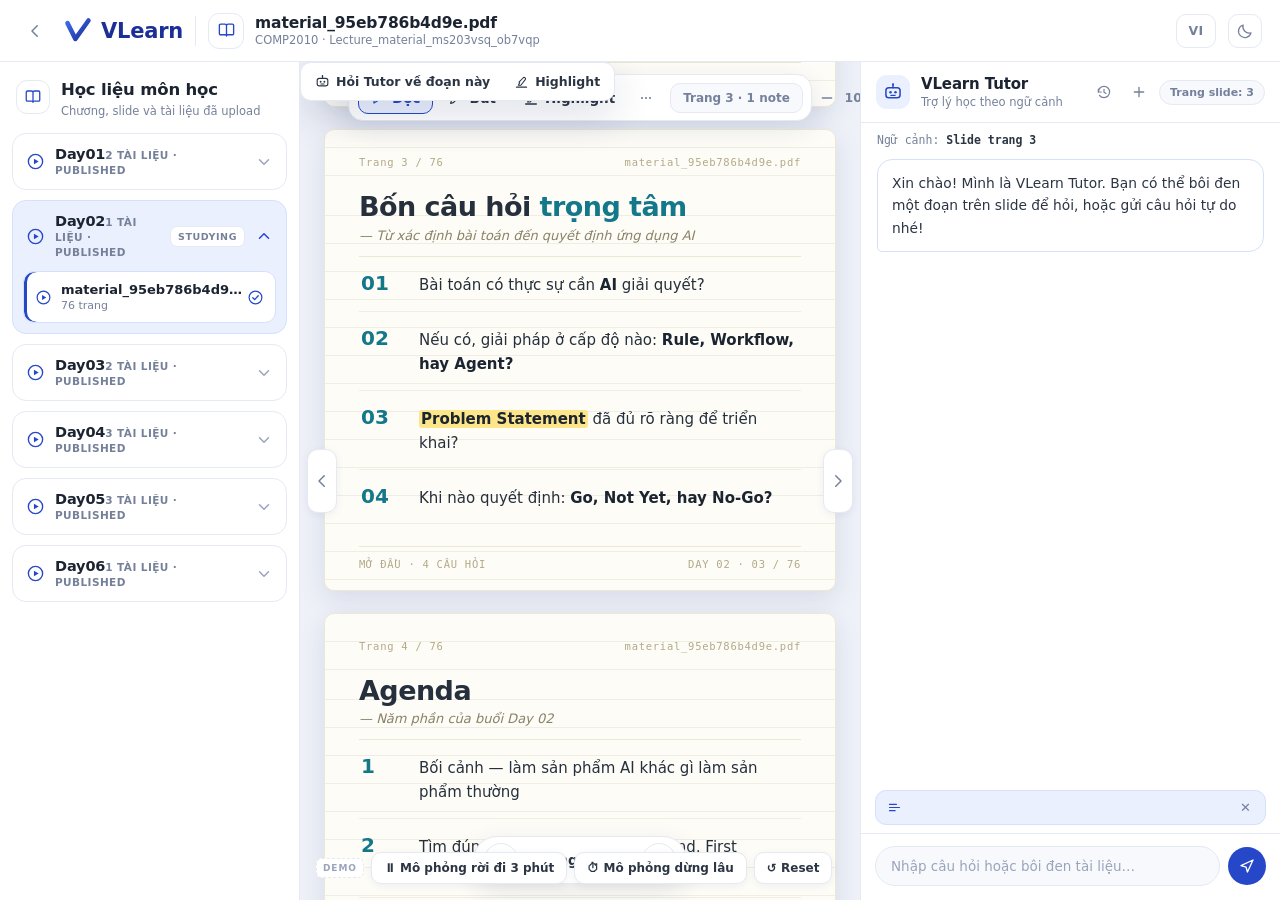
==== demo/index.html @ 56b3fccd "CP2" ====
<!DOCTYPE html>
<html lang="vi" data-theme="light" data-lang="vi">
<head>
<meta charset="UTF-8">
<meta name="viewport" content="width=device-width, initial-scale=1.0">
<title>VLearn — material_95eb786b4d9e.pdf</title>
<link rel="stylesheet" href="styles.css">
</head>
<body>

<svg style="display:none" aria-hidden="true">
  <symbol id="i-chev-l" viewBox="0 0 24 24"><path d="M15 5l-7 7 7 7" fill="none" stroke="currentColor" stroke-width="2" stroke-linecap="round" stroke-linejoin="round"/></symbol>
  <symbol id="i-chev-r" viewBox="0 0 24 24"><path d="M9 5l7 7-7 7" fill="none" stroke="currentColor" stroke-width="2" stroke-linecap="round" stroke-linejoin="round"/></symbol>
  <symbol id="i-chev-d" viewBox="0 0 24 24"><path d="M6 9l6 6 6-6" fill="none" stroke="currentColor" stroke-width="2" stroke-linecap="round" stroke-linejoin="round"/></symbol>
  <symbol id="i-book" viewBox="0 0 24 24"><path d="M3 5.5A1.5 1.5 0 014.5 4H10a2 2 0 012 2v13a1.6 1.6 0 00-1.6-1.6H4.5A1.5 1.5 0 013 15.9v-10.4zM21 5.5A1.5 1.5 0 0019.5 4H14a2 2 0 00-2 2v13a1.6 1.6 0 011.6-1.6h5.9A1.5 1.5 0 0021 15.9V5.5z" fill="none" stroke="currentColor" stroke-width="1.7" stroke-linejoin="round"/></symbol>
  <symbol id="i-moon" viewBox="0 0 24 24"><path d="M20 14.5A8.5 8.5 0 019.5 4a8.5 8.5 0 1010.5 10.5z" fill="none" stroke="currentColor" stroke-width="1.7" stroke-linejoin="round"/></symbol>
  <symbol id="i-sun" viewBox="0 0 24 24"><circle cx="12" cy="12" r="4.2" fill="none" stroke="currentColor" stroke-width="1.7"/><path d="M12 2.5v2M12 19.5v2M2.5 12h2M19.5 12h2M5.2 5.2l1.4 1.4M17.4 17.4l1.4 1.4M18.8 5.2l-1.4 1.4M6.6 17.4l-1.4 1.4" stroke="currentColor" stroke-width="1.7" stroke-linecap="round"/></symbol>
  <symbol id="i-play" viewBox="0 0 24 24"><circle cx="12" cy="12" r="9" fill="none" stroke="currentColor" stroke-width="1.7"/><path d="M10 8.6l6 3.4-6 3.4V8.6z" fill="currentColor"/></symbol>
  <symbol id="i-check" viewBox="0 0 24 24"><circle cx="12" cy="12" r="9" fill="none" stroke="currentColor" stroke-width="1.7"/><path d="M8.2 12.4l2.6 2.6 5-5.4" fill="none" stroke="currentColor" stroke-width="1.9" stroke-linecap="round" stroke-linejoin="round"/></symbol>
  <symbol id="i-read" viewBox="0 0 24 24"><path d="M6 4.5l12 7.5-12 7.5v-15z" fill="none" stroke="currentColor" stroke-width="1.8" stroke-linejoin="round"/></symbol>
  <symbol id="i-pen" viewBox="0 0 24 24"><path d="M4 20l4-1 10-10a2.1 2.1 0 00-3-3L5 16l-1 4z" fill="none" stroke="currentColor" stroke-width="1.7" stroke-linejoin="round"/></symbol>
  <symbol id="i-hl" viewBox="0 0 24 24"><path d="M9 14l-2 4h4l7-9a2.2 2.2 0 00-3.2-3L8 13z" fill="none" stroke="currentColor" stroke-width="1.7" stroke-linejoin="round"/><path d="M4 21h16" stroke="currentColor" stroke-width="2" stroke-linecap="round"/></symbol>
  <symbol id="i-dots" viewBox="0 0 24 24"><circle cx="6" cy="12" r="1.6" fill="currentColor"/><circle cx="12" cy="12" r="1.6" fill="currentColor"/><circle cx="18" cy="12" r="1.6" fill="currentColor"/></symbol>
  <symbol id="i-minus" viewBox="0 0 24 24"><path d="M5 12h14" stroke="currentColor" stroke-width="2" stroke-linecap="round"/></symbol>
  <symbol id="i-plus" viewBox="0 0 24 24"><path d="M12 5v14M5 12h14" stroke="currentColor" stroke-width="2" stroke-linecap="round"/></symbol>
  <symbol id="i-dl" viewBox="0 0 24 24"><path d="M12 4v10m0 0l-3.6-3.6M12 14l3.6-3.6M4.5 18.5h15" fill="none" stroke="currentColor" stroke-width="1.8" stroke-linecap="round" stroke-linejoin="round"/></symbol>
  <symbol id="i-fit" viewBox="0 0 24 24"><rect x="4.5" y="3.5" width="15" height="17" rx="2.2" fill="none" stroke="currentColor" stroke-width="1.7"/><path d="M8.5 8h7M8.5 12h7M8.5 16h4" stroke="currentColor" stroke-width="1.6" stroke-linecap="round"/></symbol>
  <symbol id="i-undo" viewBox="0 0 24 24"><path d="M4 9h9.5a5.5 5.5 0 110 11H8" fill="none" stroke="currentColor" stroke-width="1.8" stroke-linecap="round"/><path d="M7.5 5L3.5 9l4 4" fill="none" stroke="currentColor" stroke-width="1.8" stroke-linecap="round" stroke-linejoin="round"/></symbol>
  <symbol id="i-trash" viewBox="0 0 24 24"><path d="M4.5 7h15M9.5 7V5.2A1.2 1.2 0 0110.7 4h2.6a1.2 1.2 0 011.2 1.2V7M6.5 7l.8 12.1A1.5 1.5 0 008.8 20.5h6.4a1.5 1.5 0 001.5-1.4L17.5 7" fill="none" stroke="currentColor" stroke-width="1.7" stroke-linecap="round" stroke-linejoin="round"/></symbol>
  <symbol id="i-bot" viewBox="0 0 24 24"><rect x="3.5" y="7" width="17" height="12" rx="3.4" fill="none" stroke="currentColor" stroke-width="1.8"/><path d="M12 3.4V7" stroke="currentColor" stroke-width="1.8" stroke-linecap="round"/><circle cx="12" cy="2.8" r="1.3" fill="currentColor"/><circle cx="9" cy="12.4" r="1.5" fill="currentColor"/><circle cx="15" cy="12.4" r="1.5" fill="currentColor"/><path d="M9.5 16h5" stroke="currentColor" stroke-width="1.7" stroke-linecap="round"/></symbol>
  <symbol id="i-hist" viewBox="0 0 24 24"><path d="M3.6 12a8.4 8.4 0 118.4 8.4A8.4 8.4 0 015.2 17" fill="none" stroke="currentColor" stroke-width="1.8" stroke-linecap="round"/><path d="M3.6 12V7.6M3.6 12H8" stroke="currentColor" stroke-width="1.8" stroke-linecap="round"/><path d="M12 8v4.3l3 1.8" fill="none" stroke="currentColor" stroke-width="1.8" stroke-linecap="round" stroke-linejoin="round"/></symbol>
  <symbol id="i-send" viewBox="0 0 24 24"><path d="M4 11.5L20 4l-7.4 16-1.8-6.4L4 11.5z" fill="none" stroke="currentColor" stroke-width="1.8" stroke-linejoin="round"/></symbol>
  <symbol id="i-bolt" viewBox="0 0 24 24"><path d="M13 3L5 13.5h5L9.5 21l8-10.5h-5L13 3z" fill="currentColor"/></symbol>
  <symbol id="i-warn" viewBox="0 0 24 24"><path d="M12 4.5l8.3 14.4H3.7L12 4.5z" fill="none" stroke="currentColor" stroke-width="1.8" stroke-linejoin="round"/><path d="M12 9.8v4M12 16.3v.2" stroke="currentColor" stroke-width="1.9" stroke-linecap="round"/></symbol>
  <symbol id="i-quote" viewBox="0 0 24 24"><path d="M4 7h11M4 12h16M4 17h9" stroke="currentColor" stroke-width="1.9" stroke-linecap="round"/></symbol>
</svg>

<!-- ══════════════ TOP BAR ══════════════ -->
<header class="topbar">
  <button class="icon-btn ghost" id="btnBack" title="Quay lại"><svg><use href="#i-chev-l"/></svg></button>

  <a class="brand" href="#" onclick="return false">
    <svg class="logo" viewBox="0 0 32 32" aria-hidden="true"><path d="M4 7l9 18L28 4" fill="none" stroke="url(#lg)" stroke-width="5.2" stroke-linecap="round" stroke-linejoin="round"/><defs><linearGradient id="lg" x1="0" y1="0" x2="1" y2="1"><stop offset="0" stop-color="#3f6bef"/><stop offset="1" stop-color="#1b2f96"/></linearGradient></defs></svg>
    <span>VLearn</span>
  </a>

  <div class="divider"></div>

  <div class="filebox">
    <span class="ic"><svg><use href="#i-book"/></svg></span>
    <div class="meta">
      <div class="nm" id="fileName">material_95eb786b4d9e.pdf</div>
      <div class="sub" id="fileSub">COMP2010 · Lecture_material_ms203vsq_ob7vqp</div>
    </div>
  </div>

  <div class="spacer"></div>
  <button class="chip-btn" id="btnLang" title="Đổi ngôn ngữ giao diện">VI</button>
  <button class="icon-btn bordered" id="btnTheme" title="Chế độ tối / sáng"><svg><use href="#i-moon" id="themeIcon"/></svg></button>
</header>

<!-- ══════════════ WORKSPACE ══════════════ -->
<div class="workspace" id="workspace">

  <!-- ─── left rail ─── -->
  <aside class="rail" id="rail">
    <div class="rail-head">
      <span class="ic"><svg><use href="#i-book"/></svg></span>
      <div>
        <div class="t" data-i18n="lib">Học liệu môn học</div>
        <div class="s" data-i18n="libSub">Chương, slide và tài liệu đã upload</div>
      </div>
    </div>
    <div class="rail-body" id="railBody"><!-- days injected --></div>
  </aside>

  <!-- ─── reader ─── -->
  <main class="reader" id="reader">

    <button class="edge-handle left" id="hRail" title="Ẩn/hiện học liệu"><svg><use href="#i-chev-l"/></svg></button>
    <button class="edge-handle right" id="hTutor" title="Ẩn/hiện VLearn Tutor">
      <svg><use href="#i-chev-r"/></svg>
      <span class="q-badge" id="qBadgeTab" title="Bạn đang mắc ở trang này?">?</span>
    </button>

    <div class="toolbar" id="toolbar">
      <div class="tgroup">
        <button class="tool on" data-mode="read"><svg><use href="#i-read"/></svg><span data-i18n="read">Đọc</span></button>
        <button class="tool" data-mode="pen"><svg><use href="#i-pen"/></svg><span data-i18n="pen">Bút</span></button>
        <button class="tool" data-mode="hl"><svg><use href="#i-hl"/></svg><span data-i18n="hl">Highlight</span></button>
        <button class="tool icon-only" id="btnMore" title="Thêm"><svg><use href="#i-dots"/></svg></button>
      </div>

      <div class="tnote" id="tnote">Trang 3 · 1 note</div>

      <div class="tgroup tight">
        <button class="tool icon-only" id="zOut" title="Thu nhỏ"><svg><use href="#i-minus"/></svg></button>
        <span class="zval" id="zVal">100%</span>
        <button class="tool icon-only" id="zIn" title="Phóng to"><svg><use href="#i-plus"/></svg></button>
      </div>

      <div class="tsep"></div>

      <div class="tgroup tight">
        <button class="tool icon-only" id="penUp" title="Bút dày hơn"><svg><use href="#i-plus"/></svg></button>
        <button class="tool icon-only" id="penDown" title="Bút mảnh hơn"><svg><use href="#i-minus"/></svg></button>
        <button class="tool icon-only" id="btnExport" title="Tải ghi chú (.json)"><svg><use href="#i-dl"/></svg></button>
        <button class="tool icon-only" id="btnFit" title="Một trang / cuộn liên tục"><svg><use href="#i-fit"/></svg></button>
        <button class="tool icon-only" id="btnUndo" title="Hoàn tác ghi chú"><svg><use href="#i-undo"/></svg></button>
        <button class="tool icon-only danger" id="btnClear" title="Xoá ghi chú trang này"><svg><use href="#i-trash"/></svg></button>
      </div>
    </div>

    <div class="presenter" id="presenter" hidden></div>

    <div class="scroller" id="scroller"><!-- pages injected --></div>

    <div class="sel-pop" id="selPop" hidden>
      <button id="selAsk"><svg><use href="#i-bot"/></svg> <span data-i18n="askSel">Hỏi Tutor về đoạn này</span></button>
      <button id="selHl"><svg><use href="#i-hl"/></svg> <span data-i18n="hlSel">Highlight</span></button>
    </div>

    <div class="pager">
      <button class="pg-btn" id="pgPrev" title="Trang trước"><svg><use href="#i-chev-l"/></svg></button>
      <div class="pg-lbl"><span data-i18n="page">Trang</span> <b id="pgNow">3</b> / <span id="pgTotal">76</span></div>
      <button class="pg-btn" id="pgNext" title="Trang sau"><svg><use href="#i-chev-r"/></svg></button>
    </div>

    <div class="demo-ctl">
      <span class="demo-tag">DEMO</span>
      <button id="btnAway" data-i18n="away">⏸ Mô phỏng rời đi 3 phút</button>
      <button id="btnStuck" data-i18n="stuck">⏱ Mô phỏng dừng lâu</button>
      <button id="btnReset" data-i18n="reset">↺ Reset</button>
    </div>
  </main>

  <!-- ─── right tutor ─── -->
  <aside class="tutor" id="tutor">
    <div class="tutor-head">
      <span class="ic">
        <svg><use href="#i-bot"/></svg>
        <span class="q-badge" id="qBadgeHead" title="Bạn đang mắc ở trang này?">?</span>
      </span>
      <div class="who">
        <b>VLearn Tutor</b>
        <small id="tutorState" data-i18n="tutorSub">Trợ lý học theo ngữ cảnh</small>
      </div>
      <div class="acts">
        <button class="icon-btn ghost sm" id="btnHist" title="Lịch sử hội thoại"><svg><use href="#i-hist"/></svg></button>
        <button class="icon-btn ghost sm" id="btnNew" title="Đoạn hội thoại mới"><svg><use href="#i-plus"/></svg></button>
        <span class="slide-chip" id="slideChip">Trang slide: 3</span>
      </div>
      <div class="hist-pop" id="histPop" hidden></div>
    </div>

    <div class="ctx-line" id="ctxLine">Ngữ cảnh: <b>Slide trang 3</b></div>

    <div class="tbody" id="tbody"></div>

    <div class="quote-bar" id="quoteBar" hidden>
      <svg class="qi"><use href="#i-quote"/></svg>
      <span id="quoteText"></span>
      <button id="quoteDrop" title="Bỏ đoạn đã bôi đen">✕</button>
    </div>

    <form class="tinput" id="chatForm" autocomplete="off">
      <input id="chatInput" type="text" placeholder="Nhập câu hỏi hoặc bôi đen tài liệu…" data-i18n-ph="chatPh">
      <button class="send" id="btnSend" type="submit" title="Gửi"><svg><use href="#i-send"/></svg></button>
    </form>
  </aside>
</div>

<div class="toast" id="toast"></div>

<script src="app.js"></script>
</body>
</html>
---- demo/styles.css ----
/* ══════════════════════════════════════════════════════════════
   VLearn — Catch Me Up · giao diện bám VLearn reader thật
   ══════════════════════════════════════════════════════════════ */

:root{
  --brand:#2547c8; --brand-2:#3f6bef; --brand-ink:#1b2f96;
  --brand-soft:#eaf0fe; --brand-line:#d4e0fc;
  --bg:#eef1f8;
  --surface:#ffffff; --surface-2:#f7f9fd;
  --line:#e5e9f2; --line-2:#eef1f7;
  --ink:#1b2430; --ink-2:#2b3543; --muted:#75809a; --faint:#9aa4bb;
  --teal:#12788a; --teal-2:#0e6070;
  --paper:#fdfcf7; --paper-edge:#eee7d6; --paper-rule:rgba(176,163,124,.16);
  --paper-ink:#26303c; --paper-muted:#8a8266; --paper-tag:#b3a988;
  --coral:#e0743f; --coral-soft:#fdeee4; --coral-line:#f4d4bf; --coral-ink:#8a4a2b;
  --green:#1f8a52; --green-soft:#e7f4ec;
  --red:#c8362f; --red-soft:#fdecea; --red-line:#f3cdc9;
  --mark:#fde68a;
  --shadow-1:0 2px 8px rgba(24,38,84,.06);
  --shadow-2:0 8px 26px rgba(24,38,84,.10);
  --shadow-3:0 14px 40px rgba(24,38,84,.14);
  --rail-w:300px; --tutor-w:420px;
  --zoom:1;
  --mono:"Cascadia Mono","Consolas",ui-monospace,monospace;
}

[data-theme="dark"]{
  --brand:#5f86ff; --brand-2:#7c9cff; --brand-ink:#a8c0ff;
  --brand-soft:#1b2540; --brand-line:#2c3a60;
  --bg:#0e1320;
  --surface:#161c2a; --surface-2:#1c2333;
  --line:#262f44; --line-2:#212939;
  --ink:#e7ebf5; --ink-2:#d3daea; --muted:#8b97ae; --faint:#6c7891;
  --teal:#4fc3d7; --teal-2:#7bd6e6;
  --paper:#1a202d; --paper-edge:#2a3242; --paper-rule:rgba(255,255,255,.045);
  --paper-ink:#dfe5f2; --paper-muted:#93a0b8; --paper-tag:#6d7a92;
  --coral:#f0916a; --coral-soft:#3a2418; --coral-line:#5a3722; --coral-ink:#f5c3a8;
  --green:#4ec98a; --green-soft:#12301f;
  --red:#f08a83; --red-soft:#3a1c1a; --red-line:#5b2b27;
  --mark:rgba(250,204,21,.30);
  --shadow-1:0 2px 8px rgba(0,0,0,.30);
  --shadow-2:0 8px 26px rgba(0,0,0,.40);
  --shadow-3:0 14px 40px rgba(0,0,0,.50);
}

*{box-sizing:border-box;margin:0;padding:0}
html,body{height:100%}
body{
  font-family:"Segoe UI",system-ui,-apple-system,Roboto,Helvetica,Arial,sans-serif;
  background:var(--bg); color:var(--ink);
  display:flex; flex-direction:column; overflow:hidden;
  -webkit-font-smoothing:antialiased;
}
svg{width:18px;height:18px;display:block;flex-shrink:0}
button{font-family:inherit;cursor:pointer;border:none;background:none;color:inherit}
::selection{background:#bfd3ff;color:#0b1220}
[data-theme="dark"] ::selection{background:#33488a;color:#eef2ff}

/* thin scrollbars */
*::-webkit-scrollbar{width:9px;height:9px}
*::-webkit-scrollbar-thumb{background:var(--line);border-radius:99px;border:2px solid transparent;background-clip:content-box}
*::-webkit-scrollbar-thumb:hover{background:var(--faint);background-clip:content-box}
*::-webkit-scrollbar-track{background:transparent}

/* ══════════════ TOP BAR ══════════════ */
.topbar{
  height:62px; flex-shrink:0; background:var(--surface);
  border-bottom:1px solid var(--line);
  display:flex; align-items:center; gap:12px; padding:0 18px; z-index:40;
}
.icon-btn{
  width:34px;height:34px;border-radius:10px;display:flex;align-items:center;justify-content:center;
  color:var(--muted); transition:.15s;
}
.icon-btn.bordered{border:1px solid var(--line);background:var(--surface)}
.icon-btn.ghost{border:none;background:transparent}
.icon-btn:hover{background:var(--brand-soft);color:var(--brand)}
.icon-btn.sm{width:30px;height:30px}
.icon-btn.sm svg{width:16px;height:16px}
.brand{display:flex;align-items:center;gap:9px;text-decoration:none;color:var(--brand-ink);font-weight:800;font-size:21px;letter-spacing:-.01em}
[data-theme="dark"] .brand{color:var(--brand-ink)}
.brand .logo{width:28px;height:28px}
.divider{width:1px;height:30px;background:var(--line)}
.filebox{display:flex;align-items:center;gap:11px;min-width:0}
.filebox .ic{
  width:36px;height:36px;border-radius:11px;border:1px solid var(--line);
  display:flex;align-items:center;justify-content:center;color:var(--brand);background:var(--surface);
}
.filebox .ic svg{width:19px;height:19px}
.filebox .nm{font-weight:800;font-size:15.5px;letter-spacing:-.01em;white-space:nowrap;overflow:hidden;text-overflow:ellipsis}
.filebox .sub{font-size:11.5px;color:var(--muted);margin-top:1px;white-space:nowrap;overflow:hidden;text-overflow:ellipsis}
.spacer{flex:1}
.chip-btn{
  height:34px;min-width:40px;padding:0 11px;border-radius:10px;border:1px solid var(--line);
  background:var(--surface);color:var(--muted);font-size:12.5px;font-weight:800;letter-spacing:.03em;transition:.15s;
}
.chip-btn:hover{background:var(--brand-soft);color:var(--brand);border-color:var(--brand-line)}

/* ══════════════ WORKSPACE ══════════════ */
.workspace{flex:1;display:flex;overflow:hidden;min-height:0}

/* ─────── left rail ─────── */
.rail{
  width:var(--rail-w); flex-shrink:0; background:var(--surface);
  border-right:1px solid var(--line); display:flex; flex-direction:column;
  transition:margin-left .28s cubic-bezier(.4,0,.2,1);
}
.rail.collapsed{margin-left:calc(-1 * var(--rail-w))}
.rail-head{display:flex;gap:11px;align-items:flex-start;padding:18px 16px 12px}
.rail-head .ic{
  width:34px;height:34px;border-radius:11px;border:1px solid var(--line);
  display:flex;align-items:center;justify-content:center;color:var(--brand);flex-shrink:0;
}
.rail-head .t{font-size:16.5px;font-weight:800;letter-spacing:-.01em;line-height:1.25}
.rail-head .s{font-size:11.5px;color:var(--muted);margin-top:3px;line-height:1.35}
.rail-body{flex:1;overflow-y:auto;padding:2px 12px 20px}

.day{border:1px solid var(--line);border-radius:14px;margin-bottom:10px;background:var(--surface);transition:.16s}
.day.open{border-color:var(--brand-line);background:var(--brand-soft)}
.day-head{display:flex;align-items:center;gap:10px;padding:12px 13px;width:100%;text-align:left}
.day-head .pi{color:var(--brand);flex-shrink:0}
.day-head .pi svg{width:19px;height:19px}
.day-head .txt{min-width:0;flex:1}
.day-head .t{font-weight:800;font-size:14.5px;letter-spacing:-.01em}
.day-head .m{font-size:10.5px;color:var(--muted);letter-spacing:.04em;margin-top:2px;font-weight:600}
.day-head .chev{color:var(--faint);transition:transform .2s}
.day.open .day-head .chev{transform:rotate(180deg);color:var(--brand)}
.badge{
  font-size:9.5px;font-weight:800;letter-spacing:.06em;
  background:var(--surface);color:var(--muted);border:1px solid var(--line);
  padding:4px 7px;border-radius:7px;flex-shrink:0;
}
.day-items{display:none;padding:0 10px 10px;flex-direction:column;gap:7px}
.day.open .day-items{display:flex}
.doc{
  display:flex;align-items:center;gap:9px;padding:10px 11px;border-radius:11px;
  border:1px solid var(--line);background:var(--surface);width:100%;text-align:left;transition:.15s;
}
.doc:hover{border-color:var(--brand-line)}
.doc.active{border-color:var(--brand-line);box-shadow:inset 3px 0 0 var(--brand)}
.doc .pi{color:var(--brand);flex-shrink:0}
.doc .pi svg{width:17px;height:17px}
.doc .txt{min-width:0;flex:1}
.doc .dn{font-size:13px;font-weight:700;white-space:nowrap;overflow:hidden;text-overflow:ellipsis}
.doc .dp{font-size:11px;color:var(--muted);margin-top:2px}
.doc .ck{color:var(--brand);flex-shrink:0}
.doc .ck svg{width:17px;height:17px}

/* ─────── reader ─────── */
.reader{flex:1;position:relative;min-width:0;display:flex;flex-direction:column;overflow:hidden;background:var(--bg)}

.edge-handle{
  position:absolute;top:50%;transform:translateY(-50%);
  width:30px;height:64px;border-radius:11px;
  background:var(--surface);border:1px solid var(--line);box-shadow:var(--shadow-1);
  display:flex;align-items:center;justify-content:center;color:var(--muted);z-index:30;transition:.16s;
}
.edge-handle:hover{color:var(--brand);border-color:var(--brand-line)}
.edge-handle.left{left:7px}
.edge-handle.right{right:7px}
.edge-handle.as-bot{width:42px;height:58px;border-radius:13px;background:var(--brand-soft);border-color:var(--brand-line);color:var(--brand)}
.edge-handle.as-bot svg{width:22px;height:22px}

/* toolbar */
.toolbar{
  position:absolute;top:12px;left:50%;transform:translateX(-50%);z-index:25;
  display:flex;align-items:center;gap:8px;
  background:var(--surface);border:1px solid var(--line);border-radius:15px;
  padding:6px 9px;box-shadow:var(--shadow-2);max-width:calc(100% - 96px);
}
.tgroup{display:flex;align-items:center;gap:3px}
.tgroup.tight{gap:1px}
.tool{
  display:flex;align-items:center;gap:6px;height:33px;padding:0 11px;border-radius:10px;
  font-size:13.5px;font-weight:650;color:var(--ink-2);border:1px solid transparent;transition:.14s;white-space:nowrap;
}
.tool svg{width:16px;height:16px}
.tool:hover{background:var(--surface-2);color:var(--brand)}
.tool.on{border-color:var(--brand);background:var(--brand-soft);color:var(--brand)}
.tool.icon-only{width:32px;padding:0;justify-content:center;color:var(--muted)}
.tool.icon-only:hover{color:var(--brand)}
.tool.icon-only.danger:hover{color:var(--red);background:var(--red-soft)}
.zval{font-size:12.5px;color:var(--muted);min-width:40px;text-align:center;font-weight:600}
.tsep{width:1px;height:24px;background:var(--line);flex-shrink:0}
.tnote{
  font-size:12px;color:var(--muted);background:var(--surface-2);border:1px solid var(--line);
  border-radius:10px;padding:7px 12px;white-space:nowrap;font-weight:600;
}

.presenter{
  position:absolute;top:19px;right:56px;z-index:26;
  font-size:11.5px;font-weight:800;color:var(--coral);background:var(--coral-soft);
  border:1px solid var(--coral-line);padding:6px 12px;border-radius:99px;box-shadow:var(--shadow-1);
}

/* ─── page canvas ─── */
.scroller{flex:1;overflow-y:auto;overflow-x:auto;padding:70px 24px 86px;scroll-behavior:smooth}
.reader[data-mode="pen"] .scroller{cursor:crosshair}
.reader[data-mode="hl"] .scroller{cursor:text}
.scroller.single .page{display:none}
.scroller.single .page.cur{display:block}

.page{
  position:relative;width:calc(768px * var(--zoom));max-width:100%;margin:0 auto 22px;
  background:var(--paper);border:1px solid var(--paper-edge);border-radius:10px;
  box-shadow:var(--shadow-2);padding:26px 34px 20px;color:var(--paper-ink);
  background-image:repeating-linear-gradient(to bottom,transparent 0 27px,var(--paper-rule) 27px 28px);
  background-position:0 58px;
}
.page.flash{animation:flash .9s ease}
@keyframes flash{0%,100%{box-shadow:var(--shadow-2)}30%{box-shadow:0 0 0 3px var(--brand),var(--shadow-3)}}

.page-top,.page-foot{display:flex;justify-content:space-between;gap:12px;font-size:10.5px;letter-spacing:.07em;color:var(--paper-tag);font-family:var(--mono)}
.page-foot{margin-top:22px;border-top:1px solid var(--paper-edge);padding-top:11px}
.p-title{font-size:27px;font-weight:800;letter-spacing:-.02em;line-height:1.25;margin:22px 0 4px}
.p-title em{color:var(--teal);font-style:normal}
.p-sub{font-size:13px;font-style:italic;color:var(--paper-muted);padding-bottom:13px;border-bottom:1px solid var(--paper-edge)}
.rows{display:flex;flex-direction:column}
.row{display:flex;gap:18px;align-items:baseline;padding:14px 2px;border-bottom:1px solid var(--paper-rule)}
.row:last-child{border-bottom:none}
.row .no{font-size:20px;font-weight:800;color:var(--teal);min-width:40px;flex-shrink:0;font-variant-numeric:tabular-nums}
.row .k{font-size:14px;font-weight:800;color:var(--teal);min-width:112px;flex-shrink:0}
.row .dot{width:6px;height:6px;border-radius:99px;background:var(--teal);flex-shrink:0;margin-top:8px;opacity:.7}
.row .tx{font-size:15px;line-height:1.6}
.row .tx b{font-weight:750;color:var(--ink)}
[data-theme="dark"] .row .tx b{color:#fff}
.page.cover{text-align:center;padding:74px 44px 60px}
.page.cover .p-title{font-size:36px;margin-top:0}
.page.cover .p-sub{border-bottom:none;padding-bottom:26px}
.page.cover .row{justify-content:center;border-bottom:none;padding:6px}
.page.cover .row .dot{display:none}

.page mark{background:var(--mark);color:inherit;border-radius:3px;padding:0 2px;box-decoration-break:clone}
canvas.ink{position:absolute;inset:0;border-radius:10px;pointer-events:none;z-index:3}
.reader[data-mode="pen"] canvas.ink{pointer-events:auto}
.page .rows,.page .p-title,.page .p-sub{position:relative;z-index:1}

/* selection popup */
.sel-pop{
  position:absolute;z-index:35;display:flex;gap:4px;background:var(--surface);
  border:1px solid var(--line);border-radius:11px;padding:4px;box-shadow:var(--shadow-3);
}
.sel-pop button{
  display:flex;align-items:center;gap:6px;font-size:12.5px;font-weight:700;
  padding:7px 10px;border-radius:8px;color:var(--ink-2);
}
.sel-pop button:hover{background:var(--brand-soft);color:var(--brand)}
.sel-pop svg{width:15px;height:15px}

/* pager */
.pager{
  position:absolute;bottom:16px;left:50%;transform:translateX(-50%);z-index:25;
  display:flex;align-items:center;gap:14px;background:var(--surface);
  border:1px solid var(--line);border-radius:99px;padding:6px 10px;box-shadow:var(--shadow-2);
}
.pg-btn{width:34px;height:34px;border-radius:99px;border:1px solid var(--line);display:flex;align-items:center;justify-content:center;color:var(--muted);transition:.15s}
.pg-btn:hover{background:var(--brand-soft);color:var(--brand);border-color:var(--brand-line)}
.pg-lbl{font-size:13.5px;color:var(--ink-2);font-weight:600;min-width:96px;text-align:center}
.pg-lbl b{color:var(--brand);font-weight:800;font-variant-numeric:tabular-nums}

/* demo controls */
.demo-ctl{position:absolute;bottom:16px;left:16px;z-index:25;display:flex;align-items:center;gap:7px}
.demo-tag{
  font-size:9px;font-weight:800;letter-spacing:.1em;color:var(--faint);
  border:1px dashed var(--line);border-radius:6px;padding:4px 6px;background:var(--surface);
}
.demo-ctl button{
  font-size:12px;font-weight:700;background:var(--surface);border:1px solid var(--line);
  color:var(--ink-2);padding:8px 12px;border-radius:10px;box-shadow:var(--shadow-1);transition:.15s;
}
.demo-ctl button:hover{background:var(--brand-soft);color:var(--brand);border-color:var(--brand-line)}
.demo-ctl button:disabled{opacity:.45;cursor:not-allowed}

/* ─────── right tutor ─────── */
.tutor{
  width:var(--tutor-w);flex-shrink:0;background:var(--surface);border-left:1px solid var(--line);
  display:flex;flex-direction:column;transition:margin-right .28s cubic-bezier(.4,0,.2,1);min-height:0;
}
.tutor.collapsed{margin-right:calc(-1 * var(--tutor-w))}
.tutor-head{position:relative;display:flex;align-items:center;gap:11px;padding:13px 15px;border-bottom:1px solid var(--line)}
.tutor-head .ic{width:34px;height:34px;border-radius:11px;background:var(--brand-soft);color:var(--brand);display:flex;align-items:center;justify-content:center;flex-shrink:0}
.tutor-head .ic svg{width:20px;height:20px}
.tutor-head .who{min-width:0;flex:1}
.tutor-head .who b{font-size:15px;letter-spacing:-.01em;display:block;line-height:1.3}
.tutor-head .who small{font-size:11.5px;color:var(--muted);display:block}
.tutor-head .acts{display:flex;align-items:center;gap:5px;flex-shrink:0}
.slide-chip{
  font-size:11px;font-weight:700;color:var(--muted);background:var(--surface-2);
  border:1px solid var(--line);padding:5px 10px;border-radius:99px;white-space:nowrap;
}
.hist-pop{
  position:absolute;top:54px;right:12px;z-index:40;width:260px;max-height:280px;overflow-y:auto;
  background:var(--surface);border:1px solid var(--line);border-radius:13px;box-shadow:var(--shadow-3);padding:6px;
}
.hist-pop .hi{display:block;width:100%;text-align:left;padding:9px 10px;border-radius:9px;font-size:12.5px;color:var(--ink-2)}
.hist-pop .hi:hover{background:var(--brand-soft);color:var(--brand)}
.hist-pop .hi small{display:block;color:var(--muted);font-size:10.5px;margin-top:2px}
.hist-pop .empty{padding:12px;font-size:12px;color:var(--muted);text-align:center}

/* ─── badge "?" đỏ khi phát hiện học viên dừng lâu ở một trang ─── */
.tutor-head .ic{position:relative}
.q-badge{
  position:absolute;top:-5px;right:-5px;z-index:5;
  width:18px;height:18px;border-radius:99px;
  background:#e0342c;color:#fff;border:2px solid var(--surface);
  font-size:11px;font-weight:900;line-height:1;
  display:none;align-items:center;justify-content:center;padding:0;
  box-shadow:0 2px 6px rgba(224,52,44,.5);
}
.q-badge.on{display:flex;animation:qpulse 1.7s ease-in-out infinite}
@keyframes qpulse{
  0%,100%{transform:scale(1);box-shadow:0 2px 6px rgba(224,52,44,.5)}
  50%{transform:scale(1.16);box-shadow:0 2px 12px rgba(224,52,44,.75)}
}
.q-badge:hover{background:#c22a23;animation:none;transform:scale(1.16)}
.edge-handle .q-badge{top:-6px;right:-6px;width:20px;height:20px;font-size:12px}

.struggle{background:var(--surface);border:1px solid var(--brand-line);border-radius:15px 15px 15px 5px;padding:12px 14px}
.struggle .h{display:flex;align-items:center;gap:8px;font-size:13.8px;font-weight:750;color:var(--ink)}
.struggle .h .dw{font-size:11px;font-weight:700;color:#e0342c;background:rgba(224,52,44,.1);border-radius:99px;padding:3px 8px;white-space:nowrap}
.struggle .b{font-size:13.5px;line-height:1.6;color:var(--ink-2);margin-top:6px}
.chips{display:flex;flex-direction:column;gap:7px;margin-top:11px}
.chips .load{background:transparent;border:none;padding:0;gap:8px}
.chip-q:disabled{opacity:.45;cursor:not-allowed}
.chip-q{
  display:flex;align-items:center;gap:8px;text-align:left;width:100%;
  padding:10px 12px;border-radius:11px;border:1px solid var(--line);background:var(--surface-2);
  font-size:12.8px;font-weight:650;color:var(--ink-2);transition:.15s;
}
.chip-q:hover{border-color:var(--brand);background:var(--brand-soft);color:var(--brand)}
.chip-q .n{
  flex-shrink:0;width:18px;height:18px;border-radius:99px;background:var(--brand-soft);
  color:var(--brand);font-size:10.5px;font-weight:800;display:flex;align-items:center;justify-content:center;
}
.chip-q:hover .n{background:var(--surface)}

.ctx-line{padding:10px 16px 4px;font-size:11.5px;color:var(--muted);font-family:var(--mono)}
.ctx-line b{color:var(--ink-2);font-weight:700}

.tbody{flex:1;overflow-y:auto;padding:8px 16px 14px;display:flex;flex-direction:column;gap:12px;min-height:0}
.msg{font-size:13.8px;line-height:1.62;color:var(--ink-2);max-width:100%}
.msg.bot{background:var(--surface);border:1px solid var(--brand-line);border-radius:15px 15px 15px 5px;padding:12px 14px}
.msg.user{background:var(--brand-soft);border-radius:15px 15px 5px 15px;padding:11px 14px;align-self:flex-end;max-width:86%}
.msg.sys{font-size:11.5px;color:var(--muted);text-align:center;padding:2px}
.msg b{font-weight:750;color:var(--ink)}
.msg .cursor{display:inline-block;width:7px;height:14px;background:var(--brand);vertical-align:-2px;border-radius:1px;animation:blink 1s steps(2) infinite}
@keyframes blink{50%{opacity:0}}

.alert{background:var(--coral-soft);border:1px solid var(--coral-line);border-radius:13px;padding:12px 14px}
.alert .h{display:flex;align-items:center;gap:8px;font-size:13.5px;font-weight:800;color:var(--coral)}
.alert .h svg{width:17px;height:17px}
.alert .b{font-size:12.5px;color:var(--coral-ink);margin-top:6px;line-height:1.55}
.err{background:var(--red-soft);border:1px solid var(--red-line);border-radius:13px;padding:12px 14px}
.err .h{display:flex;align-items:center;gap:8px;font-size:13px;font-weight:800;color:var(--red)}
.err .h svg{width:17px;height:17px}
.err .b{font-size:12.3px;color:var(--ink-2);margin-top:6px;line-height:1.55;word-break:break-word}
.err code{font-family:var(--mono);font-size:11.5px;background:var(--surface);padding:1px 5px;border-radius:5px;border:1px solid var(--line)}

.btn{width:100%;border-radius:11px;font-weight:750;font-size:13.5px;padding:12px;transition:.15s;display:flex;align-items:center;justify-content:center;gap:8px}
.btn svg{width:17px;height:17px}
.btn-coral{background:var(--coral);color:#fff}
.btn-coral:hover{filter:brightness(.94)}
.btn-blue{background:var(--brand);color:#fff}
.btn-blue:hover{filter:brightness(1.08)}
.btn-ghost{background:var(--surface-2);border:1px solid var(--line);color:var(--ink-2);font-size:12.5px;padding:10px}
.btn-ghost:hover{border-color:var(--brand-line);color:var(--brand)}

.load{display:flex;flex-direction:column;gap:9px;background:var(--surface);border:1px solid var(--brand-line);border-radius:15px;padding:14px}
.load .ln{height:11px;border-radius:6px;background:linear-gradient(90deg,var(--surface-2) 20%,var(--brand-soft) 40%,var(--surface-2) 60%);background-size:300% 100%;animation:sh 1.3s linear infinite}
.load .ln:nth-child(2){width:84%}.load .ln:nth-child(3){width:66%}.load .ln:nth-child(4){width:90%}
@keyframes sh{0%{background-position:150% 0}100%{background-position:-50% 0}}
.load .note{font-size:12px;color:var(--muted);text-align:center;margin-top:3px}

.sum-head{font-size:13.8px;font-weight:800;color:var(--ink)}
.sum-sub{font-size:11.5px;color:var(--muted);margin-top:2px}
.pills{display:flex;flex-wrap:wrap;gap:6px;margin-top:9px}
.pill{display:inline-flex;align-items:center;gap:5px;font-size:10.5px;font-weight:750;padding:4px 9px;border-radius:99px;white-space:nowrap}
.pill.ok{color:var(--green);background:var(--green-soft)}
.pill.skip{color:var(--muted);background:var(--surface-2);border:1px solid var(--line)}
.pill.mock{color:var(--coral);background:var(--coral-soft);border:1px solid var(--coral-line)}
.pill.meta{color:var(--muted);background:var(--surface-2);border:1px solid var(--line);font-family:var(--mono);font-weight:600}
.bullets{display:flex;flex-direction:column;gap:8px;margin-top:11px}
.bullet{
  display:flex;gap:9px;align-items:flex-start;padding:10px 11px;border-radius:11px;
  border:1px solid var(--line);background:var(--surface-2);width:100%;text-align:left;transition:.15s;
}
.bullet:hover{border-color:var(--brand);background:var(--brand-soft)}
.bullet .chip{flex-shrink:0;font-size:10.5px;font-weight:800;color:var(--brand);background:var(--brand-soft);border:1px solid var(--brand-line);padding:3px 7px;border-radius:7px;margin-top:1px}
.bullet:hover .chip{background:var(--surface)}
.bullet .tx{font-size:12.8px;line-height:1.5}
.bullet.seen{opacity:.48}
.bullet.unsure .chip{color:var(--coral);background:var(--coral-soft);border-color:var(--coral-line)}

.quote-bar{
  display:flex;align-items:center;gap:8px;margin:0 14px 8px;padding:9px 11px;
  background:var(--brand-soft);border:1px solid var(--brand-line);border-radius:11px;font-size:12px;color:var(--ink-2);
}
.quote-bar .qi{width:15px;height:15px;color:var(--brand);flex-shrink:0}
.quote-bar span{flex:1;min-width:0;overflow:hidden;text-overflow:ellipsis;white-space:nowrap;font-style:italic}
.quote-bar button{color:var(--muted);font-size:13px;font-weight:700;padding:0 3px}
.quote-bar button:hover{color:var(--red)}

.tinput{display:flex;align-items:center;gap:8px;padding:12px 14px 14px;border-top:1px solid var(--line)}
.tinput input{
  flex:1;min-width:0;border:1px solid var(--line);background:var(--surface-2);color:var(--ink);
  padding:11px 15px;border-radius:99px;font-size:13.5px;font-family:inherit;outline:none;transition:.15s;
}
.tinput input::placeholder{color:var(--faint)}
.tinput input:focus{border-color:var(--brand);background:var(--surface)}
.tinput .send{width:38px;height:38px;border-radius:99px;background:var(--brand);color:#fff;display:flex;align-items:center;justify-content:center;flex-shrink:0;transition:.15s}
.tinput .send:hover{filter:brightness(1.1)}
.tinput .send:disabled{opacity:.45;cursor:not-allowed}

/* toast */
.toast{
  position:fixed;bottom:26px;left:50%;transform:translate(-50%,16px);z-index:80;
  background:var(--ink);color:var(--bg);padding:10px 20px;border-radius:99px;
  font-size:13px;font-weight:650;opacity:0;pointer-events:none;transition:.22s;box-shadow:var(--shadow-3);
}
[data-theme="dark"] .toast{background:#e7ebf5;color:#111726}
.toast.show{opacity:1;transform:translate(-50%,0)}

@media (max-width:1180px){
  :root{--rail-w:260px;--tutor-w:370px}
  .tnote{display:none}
}
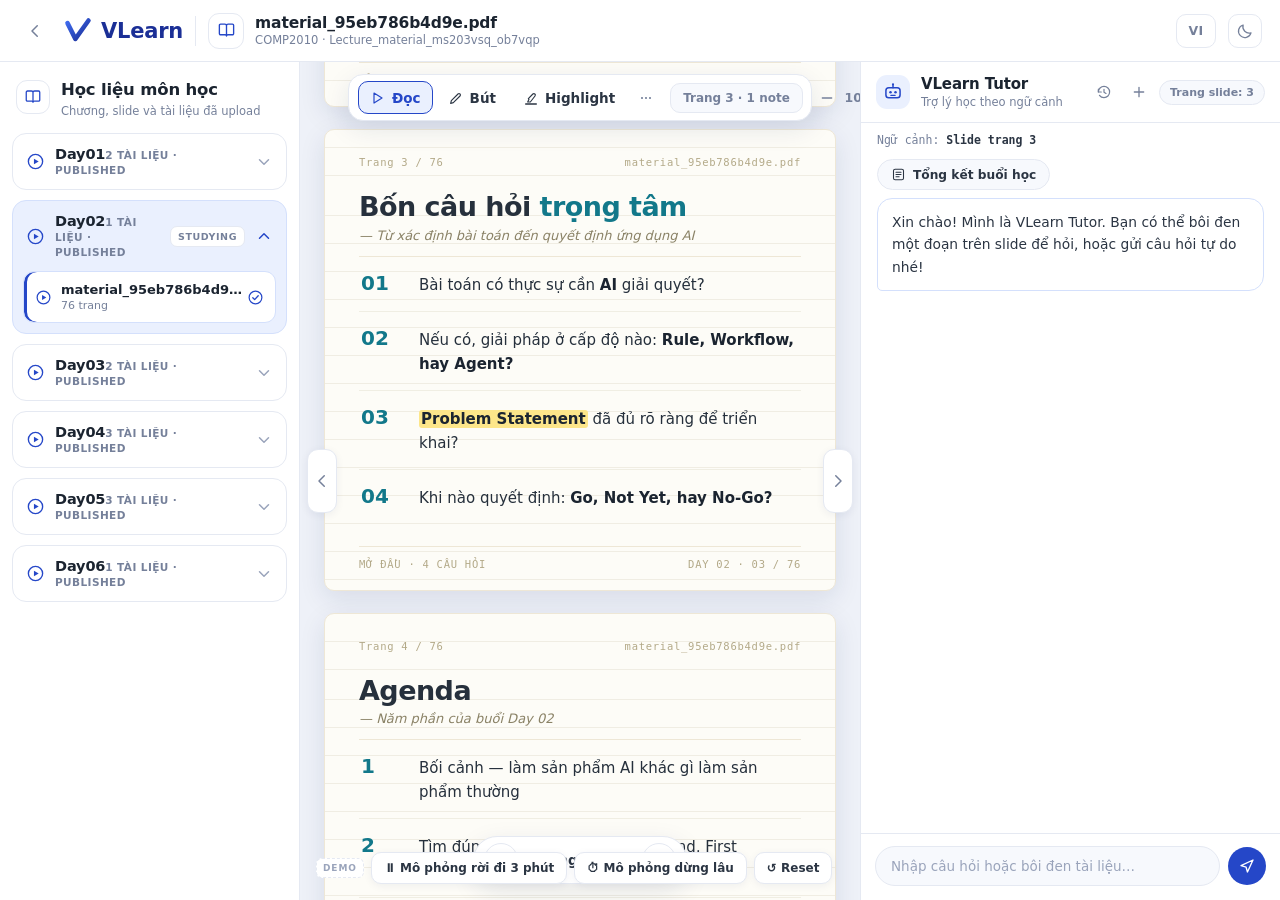
==== commit fc08479e: "check point 3" ====
--- a/demo/index.html
+++ b/demo/index.html
@@ -33,6 +33,8 @@
   <symbol id="i-bolt" viewBox="0 0 24 24"><path d="M13 3L5 13.5h5L9.5 21l8-10.5h-5L13 3z" fill="currentColor"/></symbol>
   <symbol id="i-warn" viewBox="0 0 24 24"><path d="M12 4.5l8.3 14.4H3.7L12 4.5z" fill="none" stroke="currentColor" stroke-width="1.8" stroke-linejoin="round"/><path d="M12 9.8v4M12 16.3v.2" stroke="currentColor" stroke-width="1.9" stroke-linecap="round"/></symbol>
   <symbol id="i-quote" viewBox="0 0 24 24"><path d="M4 7h11M4 12h16M4 17h9" stroke="currentColor" stroke-width="1.9" stroke-linecap="round"/></symbol>
+  <symbol id="i-wrap" viewBox="0 0 24 24"><rect x="4" y="3.5" width="16" height="17" rx="2.6" fill="none" stroke="currentColor" stroke-width="1.7"/><path d="M8 8.5h8M8 12h8M8 15.5h5" stroke="currentColor" stroke-width="1.7" stroke-linecap="round"/></symbol>
+  <symbol id="i-deck" viewBox="0 0 24 24"><rect x="7.5" y="3.5" width="13" height="14" rx="2.4" fill="none" stroke="currentColor" stroke-width="1.7"/><path d="M16.5 20.5H6a2.5 2.5 0 01-2.5-2.5V7" fill="none" stroke="currentColor" stroke-width="1.7" stroke-linecap="round"/><path d="M11 8.6h6M11 12.2h4" stroke="currentColor" stroke-width="1.6" stroke-linecap="round"/></symbol>
 </svg>
 
 <!-- ══════════════ TOP BAR ══════════════ -->
@@ -155,6 +157,12 @@
 
     <div class="ctx-line" id="ctxLine">Ngữ cảnh: <b>Slide trang 3</b></div>
 
+    <div class="tacts">
+      <button id="btnWrap" title="AI đọc lại cả buổi, chọn ý chính và gom thành bản tổng kết">
+        <svg><use href="#i-wrap"/></svg><span data-i18n="wrap">Tổng kết buổi học</span>
+      </button>
+    </div>
+
     <div class="tbody" id="tbody"></div>
 
     <div class="quote-bar" id="quoteBar" hidden>
@@ -167,6 +175,21 @@
       <input id="chatInput" type="text" placeholder="Nhập câu hỏi hoặc bôi đen tài liệu…" data-i18n-ph="chatPh">
       <button class="send" id="btnSend" type="submit" title="Gửi"><svg><use href="#i-send"/></svg></button>
     </form>
+
+    <!-- bộ thẻ ôn: chiếm trọn khung Tutor, đóng lại là về đúng chỗ đang chat -->
+    <div class="deck" id="deck" hidden>
+      <div class="deck-head">
+        <span class="ic"><svg><use href="#i-deck"/></svg></span>
+        <div class="who">
+          <b data-i18n="deckT">Bộ thẻ ôn cuối buổi</b>
+          <small id="deckSub">Lật thẻ để tự kiểm tra</small>
+        </div>
+        <span class="dh-n" id="deckCount">1 / 8</span>
+        <button class="icon-btn ghost sm" id="deckClose" title="Đóng bộ thẻ">✕</button>
+      </div>
+      <div class="deck-bar"><i id="deckBar"></i></div>
+      <div class="deck-body" id="deckBody"></div>
+    </div>
   </aside>
 </div>
 
--- a/demo/styles.css
+++ b/demo/styles.css
@@ -44,6 +44,9 @@
 }
 
 *{box-sizing:border-box;margin:0;padding:0}
+/* Mọi khối bật/tắt bằng thuộc tính hidden (.sel-pop, .quote-bar, .deck…) đều có display:flex,
+   mà rule của tác giả luôn thắng UA stylesheet — không có dòng này thì hidden vô tác dụng. */
+[hidden]{display:none !important}
 html,body{height:100%}
 body{
   font-family:"Segoe UI",system-ui,-apple-system,Roboto,Helvetica,Arial,sans-serif;
@@ -306,6 +309,7 @@
   font-size:11px;font-weight:900;line-height:1;
   display:none;align-items:center;justify-content:center;padding:0;
   box-shadow:0 2px 6px rgba(224,52,44,.5);
+  cursor:pointer;                       /* span, không phải button — phải nói rõ là bấm được */
 }
 .q-badge.on{display:flex;animation:qpulse 1.7s ease-in-out infinite}
 @keyframes qpulse{
@@ -411,6 +415,100 @@
 .tinput .send:hover{filter:brightness(1.1)}
 .tinput .send:disabled{opacity:.45;cursor:not-allowed}
 
+/* ══════════════ TỔNG KẾT CUỐI BUỔI + BỘ THẺ ÔN ══════════════ */
+
+/* hàng hành động nhanh dưới dòng ngữ cảnh */
+.tacts{display:flex;gap:7px;padding:8px 16px 0}
+.tacts button{
+  display:flex;align-items:center;gap:7px;font-size:12.2px;font-weight:700;color:var(--ink-2);
+  background:var(--surface-2);border:1px solid var(--line);border-radius:99px;padding:7px 13px;transition:.15s;
+}
+.tacts button:hover{border-color:var(--brand);background:var(--brand-soft);color:var(--brand)}
+.tacts button:disabled{opacity:.5;cursor:not-allowed}
+.tacts svg{width:15px;height:15px}
+/* khi học viên đọc tới trang cuối: nút tự nhấp nháy mời, nhưng vẫn im lặng chờ bấm */
+.tacts button.invite{border-color:var(--brand);background:var(--brand-soft);color:var(--brand);animation:invite 2.2s ease-in-out infinite}
+@keyframes invite{0%,100%{box-shadow:0 0 0 0 rgba(63,107,239,0)}50%{box-shadow:0 0 0 4px rgba(63,107,239,.16)}}
+
+/* bong bóng tổng kết */
+.take-sec{
+  font-size:9.5px;font-weight:800;letter-spacing:.08em;color:var(--teal);
+  font-family:var(--mono);margin:12px 0 6px;
+}
+.take-sec:first-child{margin-top:9px}
+.takes{display:flex;flex-direction:column;margin-top:2px}
+.take{
+  display:flex;flex-direction:column;gap:7px;width:100%;text-align:left;
+  padding:11px 12px;border-radius:12px;border:1px solid var(--line);background:var(--surface-2);transition:.15s;
+}
+.take:hover{border-color:var(--brand);background:var(--brand-soft)}
+.take .tx{font-size:12.9px;line-height:1.55;color:var(--ink-2)}
+.take .ps{display:flex;flex-wrap:wrap;gap:5px}
+.take .chip{
+  font-size:10px;font-weight:800;color:var(--brand);background:var(--brand-soft);
+  border:1px solid var(--brand-line);padding:3px 7px;border-radius:7px;
+}
+.take:hover .chip{background:var(--surface)}
+.take.seen{opacity:.5}
+.take.unsure{border-color:var(--coral-line)}
+.take.unsure .chip{color:var(--coral);background:var(--coral-soft);border-color:var(--coral-line)}
+.sum-acts{display:flex;flex-direction:column;gap:8px;margin-top:12px}
+.btn-sm{
+  width:100%;display:flex;align-items:center;justify-content:center;gap:8px;
+  padding:10px;border-radius:11px;font-size:12.8px;font-weight:750;transition:.15s;
+}
+.btn-sm svg{width:16px;height:16px}
+.btn-teal{background:var(--teal);color:#fff}
+.btn-teal:hover{filter:brightness(1.08)}
+
+/* ─── bộ thẻ ôn: chiếm trọn khung Tutor ─── */
+.tutor{position:relative}
+.deck{position:absolute;inset:0;z-index:45;background:var(--surface);display:flex;flex-direction:column}
+.deck-head{display:flex;align-items:center;gap:11px;padding:13px 15px;border-bottom:1px solid var(--line)}
+.deck-head .ic{
+  width:34px;height:34px;border-radius:11px;background:var(--brand-soft);color:var(--brand);
+  display:flex;align-items:center;justify-content:center;flex-shrink:0;
+}
+.deck-head .ic svg{width:20px;height:20px}
+.deck-head .who{flex:1;min-width:0}
+.deck-head .who b{font-size:15px;letter-spacing:-.01em;display:block;line-height:1.3}
+.deck-head .who small{font-size:11.5px;color:var(--muted);display:block}
+.dh-n{font-size:11.5px;font-weight:800;color:var(--muted);font-family:var(--mono);flex-shrink:0}
+.deck-bar{height:3px;background:var(--line-2);flex-shrink:0}
+.deck-bar i{display:block;height:100%;width:0;background:var(--brand);transition:width .3s ease}
+.deck-body{flex:1;overflow-y:auto;padding:16px;display:flex;flex-direction:column;gap:11px;min-height:0}
+
+.card{
+  /* cao tự nhiên, không kéo giãn hết khung — thẻ dài ngắn khác nhau vẫn cân đối */
+  flex:0 0 auto;min-height:210px;display:flex;flex-direction:column;justify-content:center;gap:13px;
+  text-align:center;padding:24px 20px;border-radius:16px;
+  border:1px solid var(--brand-line);background:var(--surface);box-shadow:var(--shadow-1);transition:.18s;
+}
+.card:hover{box-shadow:var(--shadow-2)}
+.card .q{font-size:16.5px;font-weight:750;line-height:1.45;color:var(--ink)}
+.card .flip-hint{font-size:11.5px;color:var(--faint)}
+.card .a{
+  font-size:13.6px;line-height:1.62;color:var(--ink-2);
+  border-top:1px dashed var(--line);padding-top:15px;
+}
+.card .src{display:flex;justify-content:center;gap:6px}
+.card.open{border-color:var(--brand)}
+.grade{display:flex;gap:8px}
+.grade button{
+  flex:1;display:flex;align-items:center;justify-content:center;gap:7px;
+  padding:11px;border-radius:11px;font-size:12.8px;font-weight:750;border:1px solid transparent;transition:.15s;
+}
+.g-ok{color:var(--green);background:var(--green-soft)}
+.g-ok:hover{filter:brightness(.96)}
+.g-no{color:var(--coral);background:var(--coral-soft);border-color:var(--coral-line)}
+.g-no:hover{filter:brightness(.97)}
+
+.deck-done{text-align:center;padding:6px 2px}
+.deck-done .score{font-size:31px;font-weight:800;color:var(--brand);letter-spacing:-.02em}
+.deck-done .lbl{font-size:12.5px;color:var(--muted);margin-top:2px}
+.deck-done .note{font-size:12.8px;color:var(--ink-2);line-height:1.6;margin-top:12px}
+.deck-empty{font-size:12.8px;color:var(--ink-2);line-height:1.6;text-align:center;padding:18px 6px}
+
 /* toast */
 .toast{
   position:fixed;bottom:26px;left:50%;transform:translate(-50%,16px);z-index:80;
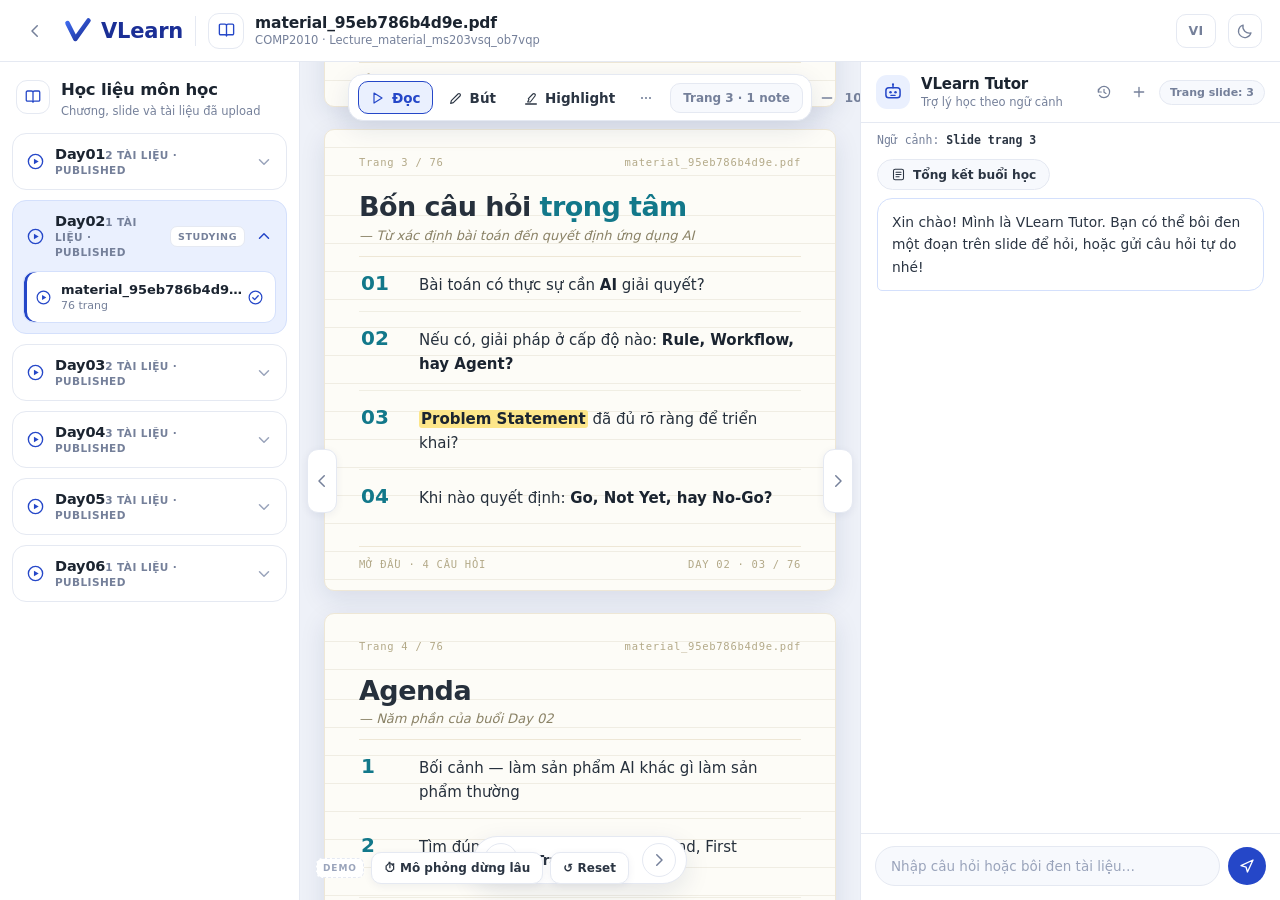
==== commit 80a9a95a: "Fix" ====
--- a/demo/index.html
+++ b/demo/index.html
@@ -30,7 +30,6 @@
   <symbol id="i-bot" viewBox="0 0 24 24"><rect x="3.5" y="7" width="17" height="12" rx="3.4" fill="none" stroke="currentColor" stroke-width="1.8"/><path d="M12 3.4V7" stroke="currentColor" stroke-width="1.8" stroke-linecap="round"/><circle cx="12" cy="2.8" r="1.3" fill="currentColor"/><circle cx="9" cy="12.4" r="1.5" fill="currentColor"/><circle cx="15" cy="12.4" r="1.5" fill="currentColor"/><path d="M9.5 16h5" stroke="currentColor" stroke-width="1.7" stroke-linecap="round"/></symbol>
   <symbol id="i-hist" viewBox="0 0 24 24"><path d="M3.6 12a8.4 8.4 0 118.4 8.4A8.4 8.4 0 015.2 17" fill="none" stroke="currentColor" stroke-width="1.8" stroke-linecap="round"/><path d="M3.6 12V7.6M3.6 12H8" stroke="currentColor" stroke-width="1.8" stroke-linecap="round"/><path d="M12 8v4.3l3 1.8" fill="none" stroke="currentColor" stroke-width="1.8" stroke-linecap="round" stroke-linejoin="round"/></symbol>
   <symbol id="i-send" viewBox="0 0 24 24"><path d="M4 11.5L20 4l-7.4 16-1.8-6.4L4 11.5z" fill="none" stroke="currentColor" stroke-width="1.8" stroke-linejoin="round"/></symbol>
-  <symbol id="i-bolt" viewBox="0 0 24 24"><path d="M13 3L5 13.5h5L9.5 21l8-10.5h-5L13 3z" fill="currentColor"/></symbol>
   <symbol id="i-warn" viewBox="0 0 24 24"><path d="M12 4.5l8.3 14.4H3.7L12 4.5z" fill="none" stroke="currentColor" stroke-width="1.8" stroke-linejoin="round"/><path d="M12 9.8v4M12 16.3v.2" stroke="currentColor" stroke-width="1.9" stroke-linecap="round"/></symbol>
   <symbol id="i-quote" viewBox="0 0 24 24"><path d="M4 7h11M4 12h16M4 17h9" stroke="currentColor" stroke-width="1.9" stroke-linecap="round"/></symbol>
   <symbol id="i-wrap" viewBox="0 0 24 24"><rect x="4" y="3.5" width="16" height="17" rx="2.6" fill="none" stroke="currentColor" stroke-width="1.7"/><path d="M8 8.5h8M8 12h8M8 15.5h5" stroke="currentColor" stroke-width="1.7" stroke-linecap="round"/></symbol>
@@ -113,8 +112,6 @@
       </div>
     </div>
 
-    <div class="presenter" id="presenter" hidden></div>
-
     <div class="scroller" id="scroller"><!-- pages injected --></div>
 
     <div class="sel-pop" id="selPop" hidden>
@@ -130,7 +127,6 @@
 
     <div class="demo-ctl">
       <span class="demo-tag">DEMO</span>
-      <button id="btnAway" data-i18n="away">⏸ Mô phỏng rời đi 3 phút</button>
       <button id="btnStuck" data-i18n="stuck">⏱ Mô phỏng dừng lâu</button>
       <button id="btnReset" data-i18n="reset">↺ Reset</button>
     </div>
--- a/demo/styles.css
+++ b/demo/styles.css
@@ -190,12 +190,6 @@
   border-radius:10px;padding:7px 12px;white-space:nowrap;font-weight:600;
 }
 
-.presenter{
-  position:absolute;top:19px;right:56px;z-index:26;
-  font-size:11.5px;font-weight:800;color:var(--coral);background:var(--coral-soft);
-  border:1px solid var(--coral-line);padding:6px 12px;border-radius:99px;box-shadow:var(--shadow-1);
-}
-
 /* ─── page canvas ─── */
 .scroller{flex:1;overflow-y:auto;overflow-x:auto;padding:70px 24px 86px;scroll-behavior:smooth}
 .reader[data-mode="pen"] .scroller{cursor:crosshair}
@@ -350,10 +344,6 @@
 .msg .cursor{display:inline-block;width:7px;height:14px;background:var(--brand);vertical-align:-2px;border-radius:1px;animation:blink 1s steps(2) infinite}
 @keyframes blink{50%{opacity:0}}
 
-.alert{background:var(--coral-soft);border:1px solid var(--coral-line);border-radius:13px;padding:12px 14px}
-.alert .h{display:flex;align-items:center;gap:8px;font-size:13.5px;font-weight:800;color:var(--coral)}
-.alert .h svg{width:17px;height:17px}
-.alert .b{font-size:12.5px;color:var(--coral-ink);margin-top:6px;line-height:1.55}
 .err{background:var(--red-soft);border:1px solid var(--red-line);border-radius:13px;padding:12px 14px}
 .err .h{display:flex;align-items:center;gap:8px;font-size:13px;font-weight:800;color:var(--red)}
 .err .h svg{width:17px;height:17px}
@@ -362,8 +352,6 @@
 
 .btn{width:100%;border-radius:11px;font-weight:750;font-size:13.5px;padding:12px;transition:.15s;display:flex;align-items:center;justify-content:center;gap:8px}
 .btn svg{width:17px;height:17px}
-.btn-coral{background:var(--coral);color:#fff}
-.btn-coral:hover{filter:brightness(.94)}
 .btn-blue{background:var(--brand);color:#fff}
 .btn-blue:hover{filter:brightness(1.08)}
 .btn-ghost{background:var(--surface-2);border:1px solid var(--line);color:var(--ink-2);font-size:12.5px;padding:10px}
@@ -382,18 +370,6 @@
 .pill.ok{color:var(--green);background:var(--green-soft)}
 .pill.skip{color:var(--muted);background:var(--surface-2);border:1px solid var(--line)}
 .pill.mock{color:var(--coral);background:var(--coral-soft);border:1px solid var(--coral-line)}
-.pill.meta{color:var(--muted);background:var(--surface-2);border:1px solid var(--line);font-family:var(--mono);font-weight:600}
-.bullets{display:flex;flex-direction:column;gap:8px;margin-top:11px}
-.bullet{
-  display:flex;gap:9px;align-items:flex-start;padding:10px 11px;border-radius:11px;
-  border:1px solid var(--line);background:var(--surface-2);width:100%;text-align:left;transition:.15s;
-}
-.bullet:hover{border-color:var(--brand);background:var(--brand-soft)}
-.bullet .chip{flex-shrink:0;font-size:10.5px;font-weight:800;color:var(--brand);background:var(--brand-soft);border:1px solid var(--brand-line);padding:3px 7px;border-radius:7px;margin-top:1px}
-.bullet:hover .chip{background:var(--surface)}
-.bullet .tx{font-size:12.8px;line-height:1.5}
-.bullet.seen{opacity:.48}
-.bullet.unsure .chip{color:var(--coral);background:var(--coral-soft);border-color:var(--coral-line)}
 
 .quote-bar{
   display:flex;align-items:center;gap:8px;margin:0 14px 8px;padding:9px 11px;
